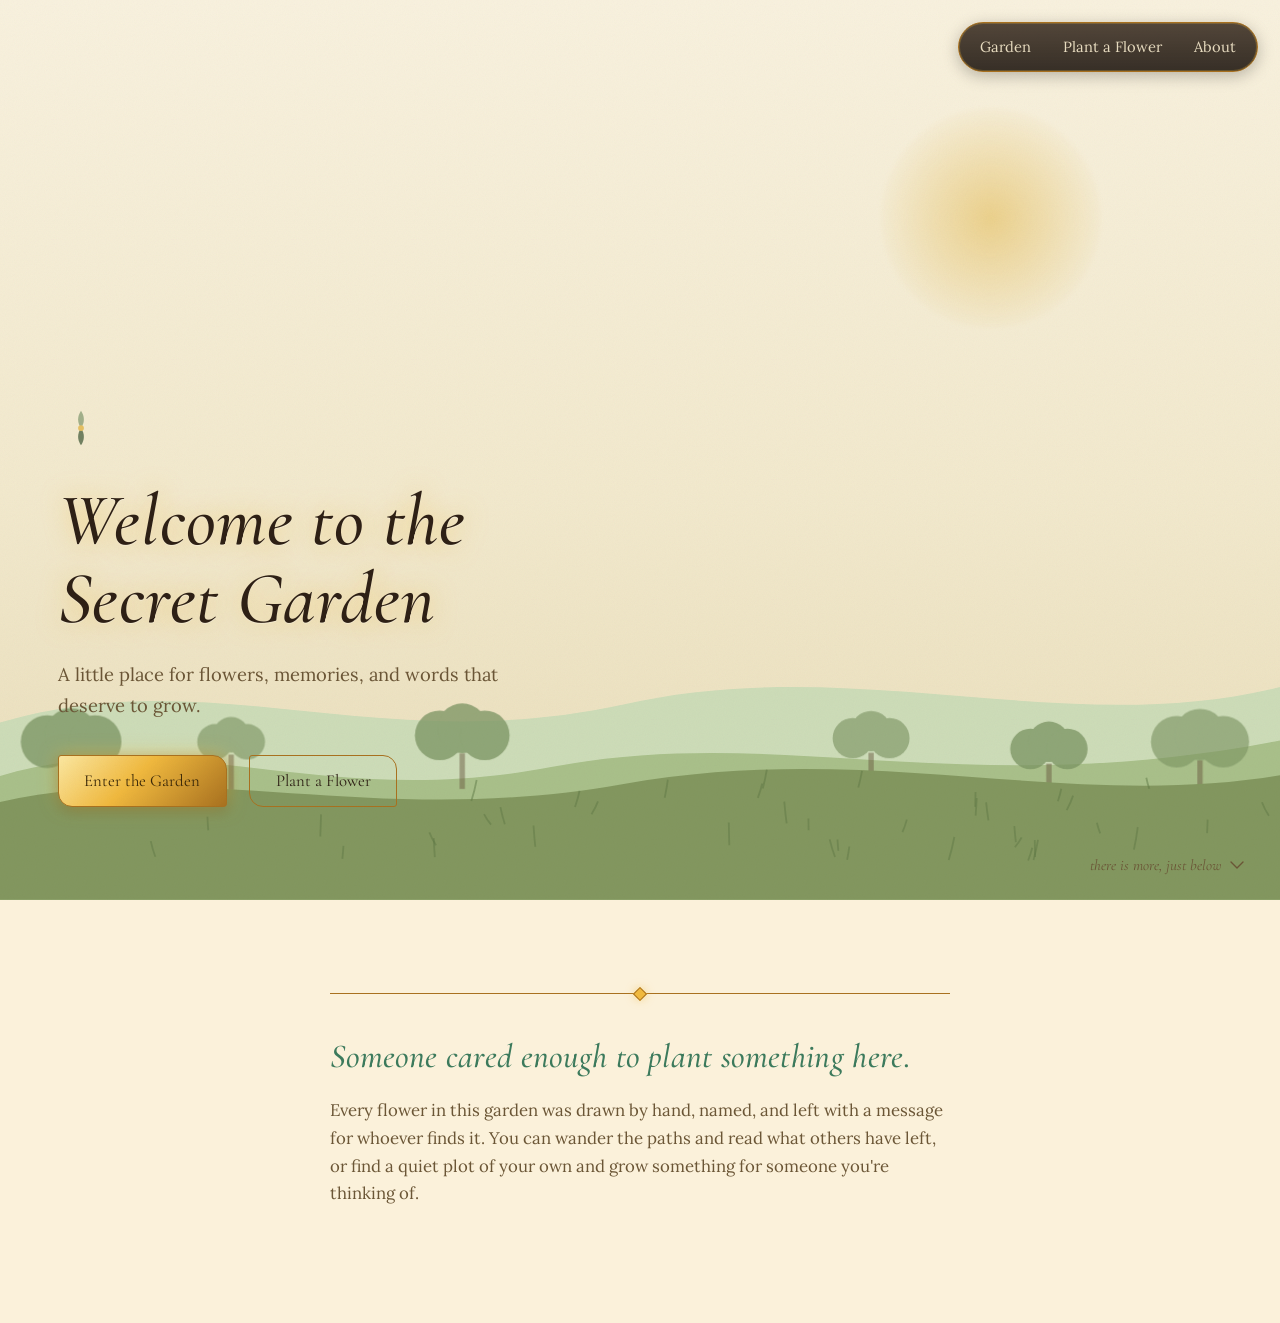
==== index.html @ d99d8dfa "first commit" ====
<!doctype html>
<html lang="en">
<head>
<meta charset="UTF-8" />
<meta name="viewport" content="width=device-width, initial-scale=1" />
<title>Secret Garden — a little place for flowers, memories, and words</title>
<meta name="description" content="A digital garden where you can draw a flower, leave a message, and plant it for others to find." />
<link rel="stylesheet" href="css/tokens.css" />
<link rel="stylesheet" href="css/base.css" />
<link rel="stylesheet" href="css/landing.css" />
</head>
<body>

<nav class="garden-nav" aria-label="Primary">
  <div class="garden-nav__links">
    <a href="garden.html">Garden</a>
    <a href="plant.html">Plant a Flower</a>
    <a href="about.html">About</a>
  </div>
</nav>

<section class="hero">
  <div class="hero__sky" id="fireflyLayer" aria-hidden="true">
    <div class="hero__sun"></div>
  </div>

  <svg class="hero__layer" id="hillsFar" viewBox="0 0 1440 420" preserveAspectRatio="none" aria-hidden="true" style="z-index:1;">
    <path d="M0,220 C240,150 420,260 700,200 C960,140 1200,240 1440,180 L1440,420 L0,420 Z" fill="#cddcb8"></path>
  </svg>

  <svg class="hero__layer" id="hillsNear" viewBox="0 0 1440 320" preserveAspectRatio="none" aria-hidden="true" style="z-index:2;">
    <path d="M0,180 C200,120 360,220 620,170 C880,120 1080,210 1440,140 L1440,320 L0,320 Z" fill="#a9c08a"></path>
    <!-- trees, silhouette layer -->
    <g id="treeGroup" fill="#7c9463" opacity="0.9"></g>
  </svg>

  <svg class="hero__layer" id="groundLayer" viewBox="0 0 1440 200" preserveAspectRatio="none" aria-hidden="true" style="z-index:3;">
    <path d="M0,90 C220,40 420,120 700,70 C980,20 1200,100 1440,60 L1440,200 L0,200 Z" fill="#83975f"></path>
    <g id="grassBlades"></g>
  </svg>

  <div class="hero__content">
    <svg class="hero__eyebrow-image" viewBox="0 0 48 48" aria-hidden="true">
      <path d="M24 6c4 6 4 12 0 18-4-6-4-12 0-18Z" fill="#93a67e"/>
      <path d="M24 42c-4-6-4-12 0-18 4 6 4 12 0 18Z" fill="#5b6f4e"/>
      <circle cx="24" cy="24" r="3" fill="#e3b94f"/>
    </svg>
    <h1 class="hero__title">Welcome to the<br/>Secret Garden</h1>
    <p class="hero__sub">A little place for flowers, memories, and words that deserve to grow.</p>
    <div class="hero__ctas">
      <a class="btn btn--primary" href="garden.html">Enter the Garden</a>
      <a class="btn btn--ghost" href="plant.html">Plant a Flower</a>
    </div>
  </div>

  <div class="hero__scroll-hint">
    <span>there is more, just below</span>
    <svg width="16" height="16" viewBox="0 0 16 16" fill="none"><path d="M2 5l6 6 6-6" stroke="currentColor" stroke-width="1.4" stroke-linecap="round" stroke-linejoin="round"/></svg>
  </div>
</section>

<section class="intro">
  <div class="intro__inner">
    <h2>Someone cared enough to plant something here.</h2>
    <p>
      Every flower in this garden was drawn by hand, named, and left with a message
      for whoever finds it. You can wander the paths and read what others have left,
      or find a quiet plot of your own and grow something for someone you're thinking of.
    </p>
  </div>
</section>

<script type="module" src="js/landing.js"></script>
</body>
</html>
---- css/tokens.css ----
/* ===========================================================
   Secret Garden — Design Tokens
   Botanical soul, gacha-game-UI chrome: Howard Le's anime/game
   panel-and-glow treatment leads, with a Genshin-style gold
   filigree frame and Cat Restaurant's soft rounded pastel warmth
   as supporting accents.
   =========================================================== */

:root {
  /* --- Color: warm parchment content, jewel-toned chrome --- */
  --ivory:        #fbf1da;   /* primary background, warm parchment */
  --ivory-deep:    #f2e4bd;  /* secondary panels */
  --paper-shadow: #d9bf85;   /* soft borders / recessed paper edges, gold-tinted */
  --sage:         #7fae86;   /* jewel-leaning sage green */
  --moss:         #3c7a5c;   /* deep emerald, Howard-Le/Genshin jewel green */
  --dusty-pink:   #f2a4c0;   /* Cat Restaurant pastel pink */
  --lavender:     #b79ee6;   /* saturated magic-purple accent */
  --gold:         #f0b93e;   /* gacha gold */
  --gold-deep:    #a9711f;   /* gold border / engraving shadow */
  --sky:          #7dd3e0;   /* cyan-teal "mana" glow accent */
  --ink:          #2e2015;   /* warm near-black, primary text */
  --ink-soft:     #6b5636;   /* secondary text */
  --firefly:      #ffe08a;

  /* --- Glow & metal: the Howard-Le/gacha signature --- */
  --glow-gold: rgba(240, 185, 62, 0.55);
  --glow-teal: rgba(125, 211, 224, 0.5);
  --gem-gradient: linear-gradient(135deg, #fbe7a1 0%, #f0b93e 45%, #a9711f 100%);
  --shadow-glow: 0 0 18px var(--glow-gold), 0 4px 14px rgba(0, 0, 0, 0.25);

  /* --- Gem-frame corner ornaments ---
     Same motif (gold bracket + vine curl + diamond gem), reused at
     all four corners of a panel via multi-background, mirrored with
     an inner <g transform> rather than four separate drawings. */
  --frame-tl: url("data:image/svg+xml,%3Csvg xmlns='http://www.w3.org/2000/svg' viewBox='0 0 40 40'%3E%3Cpath d='M6 30 L6 10 Q6 6 10 6 L30 6' fill='none' stroke='%23a9711f' stroke-width='2' stroke-linecap='round'/%3E%3Cpath d='M6 20 Q14 20 16 8' fill='none' stroke='%23a9711f' stroke-width='1.2' opacity='0.55' stroke-linecap='round'/%3E%3Cg transform='translate(12,12) rotate(45)'%3E%3Crect x='-4' y='-4' width='8' height='8' fill='%23f0b93e' stroke='%23a9711f' stroke-width='1'/%3E%3C/g%3E%3C/svg%3E");
  --frame-tr: url("data:image/svg+xml,%3Csvg xmlns='http://www.w3.org/2000/svg' viewBox='0 0 40 40'%3E%3Cg transform='translate(40,0) scale(-1,1)'%3E%3Cpath d='M6 30 L6 10 Q6 6 10 6 L30 6' fill='none' stroke='%23a9711f' stroke-width='2' stroke-linecap='round'/%3E%3Cpath d='M6 20 Q14 20 16 8' fill='none' stroke='%23a9711f' stroke-width='1.2' opacity='0.55' stroke-linecap='round'/%3E%3Cg transform='translate(12,12) rotate(45)'%3E%3Crect x='-4' y='-4' width='8' height='8' fill='%23f0b93e' stroke='%23a9711f' stroke-width='1'/%3E%3C/g%3E%3C/g%3E%3C/svg%3E");
  --frame-bl: url("data:image/svg+xml,%3Csvg xmlns='http://www.w3.org/2000/svg' viewBox='0 0 40 40'%3E%3Cg transform='translate(0,40) scale(1,-1)'%3E%3Cpath d='M6 30 L6 10 Q6 6 10 6 L30 6' fill='none' stroke='%23a9711f' stroke-width='2' stroke-linecap='round'/%3E%3Cpath d='M6 20 Q14 20 16 8' fill='none' stroke='%23a9711f' stroke-width='1.2' opacity='0.55' stroke-linecap='round'/%3E%3Cg transform='translate(12,12) rotate(45)'%3E%3Crect x='-4' y='-4' width='8' height='8' fill='%23f0b93e' stroke='%23a9711f' stroke-width='1'/%3E%3C/g%3E%3C/g%3E%3C/svg%3E");
  --frame-br: url("data:image/svg+xml,%3Csvg xmlns='http://www.w3.org/2000/svg' viewBox='0 0 40 40'%3E%3Cg transform='translate(40,40) scale(-1,-1)'%3E%3Cpath d='M6 30 L6 10 Q6 6 10 6 L30 6' fill='none' stroke='%23a9711f' stroke-width='2' stroke-linecap='round'/%3E%3Cpath d='M6 20 Q14 20 16 8' fill='none' stroke='%23a9711f' stroke-width='1.2' opacity='0.55' stroke-linecap='round'/%3E%3Cg transform='translate(12,12) rotate(45)'%3E%3Crect x='-4' y='-4' width='8' height='8' fill='%23f0b93e' stroke='%23a9711f' stroke-width='1'/%3E%3C/g%3E%3C/g%3E%3C/svg%3E");

  /* --- Type --- */
  --font-display: "Cormorant Garamond", "Iowan Old Style", Georgia, serif;
  --font-body:    "Lora", "Iowan Old Style", Georgia, serif;

  --step-display-xl: clamp(2.6rem, 5vw + 1rem, 4.6rem);
  --step-display-l:  clamp(2rem, 3vw + 1rem, 3.1rem);
  --step-display-m:  clamp(1.5rem, 2vw + 0.6rem, 2.1rem);
  --step-body:       1.05rem;
  --step-small:      0.9rem;

  /* --- Spacing rhythm --- */
  --space-1: 0.4rem;
  --space-2: 0.8rem;
  --space-3: 1.4rem;
  --space-4: 2.2rem;
  --space-5: 3.6rem;
  --space-6: 5.8rem;

  /* --- Motion --- */
  --ease-soft: cubic-bezier(0.22, 0.61, 0.36, 1);
  --dur-slow: 900ms;
  --dur-med: 420ms;
  --dur-fast: 200ms;

  --radius-organic: 63% 37% 54% 46% / 42% 47% 53% 58%;
  --shadow-paper: 0 2px 10px rgba(74, 56, 38, 0.12);

  /* --- Z-index scale ---
     One place to reason about stacking order instead of guessing
     numbers per-component. Scene-internal layers (garden background,
     drawing canvas) stack locally with small numbers (1–6) and don't
     need a token; only things that stack ON TOP OF a whole page do. */
  --z-nav: 100;
  --z-overlay: 200;
  --z-overlay-panel: 201;
  --z-modal: 300;
  --z-grain: 999;
}

/* --- Breakpoint convention ---
   640px = phones / narrow tablets in portrait
   380px = small phones (SE-class widths)
   Used as literal values in each stylesheet (no build step / Sass here),
   but always these two numbers — never a one-off third value. */

@media (prefers-reduced-motion: reduce) {
  :root { --dur-slow: 1ms; --dur-med: 1ms; --dur-fast: 1ms; }
}
---- css/base.css ----
@import url('https://fonts.googleapis.com/css2?family=Cormorant+Garamond:ital,wght@0,400;0,500;0,600;1,500&family=Lora:ital,wght@0,400;0,500;1,400&display=swap');

* { box-sizing: border-box; }

html { scroll-behavior: smooth; }

body {
  margin: 0;
  background: var(--ivory);
  color: var(--ink);
  font-family: var(--font-body);
  font-size: var(--step-body);
  line-height: 1.65;
  -webkit-font-smoothing: antialiased;
  -webkit-tap-highlight-color: transparent; /* no grey flash on tap, we show our own hover/active states */
  overflow-x: hidden; /* the illustrated layers occasionally bleed a fraction past 100%; this keeps phones from gaining a horizontal scrollbar */
}

button, a.btn {
  touch-action: manipulation; /* removes the ~300ms tap delay on older mobile browsers */
}

/* Anchors are reset to plain text by default; only .link (or a component
   like .btn) opts back into an underline, so no <a> shows one unless
   we explicitly ask for it. */
a {
  color: inherit;
  text-decoration: none;
}

.link {
  text-decoration: underline;
  text-underline-offset: 0.15em;
}

/* --- Icon button: used by the replay controls (garden.html) and the
   drawing toolbar (plant.html). Defined once here, shared by both,
   instead of redefined per-page. --- */
.icon-btn {
  border: 1px solid var(--paper-shadow);
  background: var(--ivory-deep);
  border-radius: 999px;
  width: 44px;
  height: 44px;
  display: grid;
  place-items: center;
  color: var(--ink);
  font-size: 1rem;
  line-height: 1;
  touch-action: manipulation;
  transition: background var(--dur-fast) var(--ease-soft), box-shadow var(--dur-fast) var(--ease-soft);
}
.icon-btn:hover { background: var(--gold); color: #3a2708; box-shadow: 0 0 12px var(--glow-gold); }
.icon-btn.is-selected { background: var(--moss); color: var(--ivory); box-shadow: 0 0 12px var(--glow-teal); }

/* faint paper grain, everywhere */
body::before {
  content: "";
  position: fixed;
  inset: 0;
  pointer-events: none;
  z-index: var(--z-grain);
  opacity: 0.05;
  mix-blend-mode: multiply;
  background-image: url("data:image/svg+xml,%3Csvg xmlns='http://www.w3.org/2000/svg' width='120' height='120'%3E%3Cfilter id='n'%3E%3CfeTurbulence type='fractalNoise' baseFrequency='0.9' numOctaves='2' stitchTiles='stitch'/%3E%3C/filter%3E%3Crect width='100%25' height='100%25' filter='url(%23n)'/%3E%3C/svg%3E");
}

h1, h2, h3 {
  font-family: var(--font-display);
  font-weight: 500;
  color: var(--ink);
  margin: 0 0 var(--space-2);
  letter-spacing: 0.01em;
}

p { margin: 0 0 var(--space-3); max-width: 62ch; }

a { color: inherit; }

button {
  font-family: var(--font-body);
  cursor: pointer;
}

:focus-visible {
  outline: 2px solid var(--moss);
  outline-offset: 3px;
  border-radius: 4px;
}

/* --- Shared nav, appears on every page --- */
.garden-nav {
  position: fixed;
  top: var(--space-3);
  left: var(--space-3);
  right: var(--space-3);
  z-index: var(--z-nav);
  display: flex;
  justify-content: flex-end;
  align-items: center;
  pointer-events: none;
}

.garden-nav__links {
  display: flex;
  gap: var(--space-3);
  background: linear-gradient(180deg, rgba(46, 32, 21, 0.82), rgba(28, 20, 13, 0.88));
  -webkit-backdrop-filter: blur(8px);
  backdrop-filter: blur(8px);
  padding: 0.5rem 1rem;
  border-radius: 999px;
  border: 1px solid var(--gold-deep);
  box-shadow: inset 0 0 0 1px rgba(240, 185, 62, 0.25), 0 4px 16px rgba(0, 0, 0, 0.25);
  pointer-events: auto;
}

.garden-nav__links a {
  font-size: 0.92rem;
  color: #e8dcc0;
  padding: 0.2rem 0.3rem;
  border-bottom: 1px solid transparent;
  transition: border-color var(--dur-fast) var(--ease-soft), color var(--dur-fast) var(--ease-soft), text-shadow var(--dur-fast) var(--ease-soft);
}

.garden-nav__links a:hover,
.garden-nav__links a[aria-current="page"] {
  color: var(--gold);
  border-bottom-color: var(--gold);
  text-shadow: 0 0 8px var(--glow-gold);
}

@media (max-width: 640px) {
  .garden-nav { top: var(--space-2); left: var(--space-2); right: var(--space-2); }
  .garden-nav__links { gap: var(--space-2); padding: 0.5rem 0.7rem; }
  .garden-nav__links a { font-size: 0.82rem; padding: 0.45rem 0.15rem; }
}

@media (max-width: 380px) {
  .garden-nav__links { gap: 0.55rem; }
}

/* --- Buttons: gacha-gold frame + a Howard-Le style light sweep on hover --- */
.btn {
  position: relative;
  overflow: hidden;
  font-family: var(--font-display);
  font-size: 1.05rem;
  border: 1px solid var(--gold-deep);
  background: transparent;
  color: var(--ink);
  text-decoration: none;
  padding: 0.7rem 1.6rem;
  border-radius: 3px 14px 3px 14px;
  isolation: isolate;
  transition: transform var(--dur-fast) var(--ease-soft), background var(--dur-fast) var(--ease-soft), color var(--dur-fast) var(--ease-soft), box-shadow var(--dur-fast) var(--ease-soft);
}
.btn:hover { transform: translateY(-2px); box-shadow: 0 6px 16px rgba(169, 113, 31, 0.28); }

/* the light sweep: a skewed gold band that travels across on hover */
.btn::before {
  content: "";
  position: absolute;
  inset: 0;
  z-index: -1;
  background: linear-gradient(115deg, transparent 40%, rgba(255, 255, 255, 0.55) 50%, transparent 60%);
  transform: translateX(-120%);
  transition: transform 0.65s var(--ease-soft);
}
.btn:hover::before { transform: translateX(120%); }

.btn--primary {
  background: var(--gem-gradient);
  border-color: var(--gold-deep);
  color: #3a2708;
  box-shadow: var(--shadow-glow);
}
.btn--primary:hover { box-shadow: 0 0 24px var(--glow-gold), 0 6px 16px rgba(0, 0, 0, 0.3); }

.btn--ghost { color: var(--ink); }
.btn--ghost:hover { background: rgba(240, 185, 62, 0.12); }

.btn:disabled { opacity: 0.4; cursor: not-allowed; transform: none; box-shadow: none; }
.btn:disabled::before { display: none; }

/* --- Firefly / particle layer, reused across pages --- */
.firefly {
  position: absolute;
  width: 5px;
  height: 5px;
  border-radius: 50%;
  background: var(--firefly);
  box-shadow: 0 0 6px 2px rgba(246, 214, 122, 0.8);
  opacity: 0;
  animation: firefly-drift linear infinite;
}

@keyframes firefly-drift {
  0%   { opacity: 0; transform: translate(0, 0); }
  10%  { opacity: 0.9; }
  50%  { transform: translate(var(--fx, 30px), var(--fy, -40px)); }
  90%  { opacity: 0.7; }
  100% { opacity: 0; transform: translate(var(--fx2, -20px), var(--fy2, -80px)); }
}

@media (prefers-reduced-motion: reduce) {
  .firefly { animation: none; opacity: 0.6; }
}

.visually-hidden {
  position: absolute;
  width: 1px; height: 1px;
  overflow: hidden;
  clip: rect(0 0 0 0);
  white-space: nowrap;
}
---- css/landing.css ----
.hero {
  position: relative;
  min-height: 100vh;
  min-height: 100svh; /* avoids mobile browser chrome cutting off the hero */
  overflow: hidden;
  display: flex;
  align-items: flex-end;
  background: linear-gradient(180deg, #f8f1de 0%, #f2e9cd 55%, #e8dcb8 100%);
}

.hero__sky {
  position: absolute;
  inset: 0;
  z-index: 0;
}

.hero__sun {
  position: absolute;
  top: 12%;
  right: 14%;
  width: 220px;
  height: 220px;
  border-radius: 50%;
  background: radial-gradient(circle, rgba(227, 185, 79, 0.55) 0%, rgba(227, 185, 79, 0.15) 55%, rgba(227, 185, 79, 0) 75%);
  filter: blur(2px);
  animation: sun-breathe 8s ease-in-out infinite;
}

@keyframes sun-breathe {
  0%, 100% { transform: scale(1); opacity: 1; }
  50% { transform: scale(1.06); opacity: 0.85; }
}

.hero__layer {
  position: absolute;
  bottom: 0;
  left: 0;
  width: 100%;
  z-index: 1;
}

.hero__content {
  position: relative;
  z-index: 5;
  padding: var(--space-6) var(--space-5) var(--space-6) var(--space-5);
  max-width: 620px;
  animation: rise-in 1.1s var(--ease-soft) both;
}

@keyframes rise-in {
  from { opacity: 0; transform: translateY(18px); }
  to   { opacity: 1; transform: translateY(0); }
}

.hero__eyebrow-image {
  width: 46px;
  height: auto;
  margin-bottom: var(--space-3);
  opacity: 0.85;
}

.hero__title {
  font-size: var(--step-display-xl);
  font-style: italic;
  line-height: 1.05;
  color: var(--ink);
  margin-bottom: var(--space-3);
  text-shadow: 0 1px 0 rgba(255,255,255,0.3), 0 0 24px var(--glow-gold);
}

.hero__sub {
  font-size: 1.15rem;
  color: var(--ink-soft);
  max-width: 40ch;
  margin-bottom: var(--space-4);
}

.hero__ctas {
  display: flex;
  gap: var(--space-3);
  flex-wrap: wrap;
}

.hero__scroll-hint {
  position: absolute;
  bottom: var(--space-3);
  right: var(--space-4);
  z-index: 5;
  font-family: var(--font-display);
  font-style: italic;
  color: var(--ink-soft);
  font-size: 0.95rem;
  display: flex;
  align-items: center;
  gap: 0.5rem;
}

.hero__scroll-hint svg { animation: bob 2.4s ease-in-out infinite; }
@keyframes bob { 0%,100% { transform: translateY(0); } 50% { transform: translateY(5px); } }

@media (max-width: 640px) {
  .hero__content { padding: var(--space-5) var(--space-3) var(--space-5); }
  .hero__scroll-hint { display: none; }
  .hero__sun { width: 140px; height: 140px; }
  .hero__sub { max-width: 32ch; }
}

@media (max-width: 380px) {
  .hero__ctas { flex-direction: column; align-items: stretch; }
  .hero__ctas .btn { text-align: center; }
}

/* --- Intro strip below the fold: small explanation, storybook page feel --- */
.intro {
  background: var(--ivory);
  padding: var(--space-6) var(--space-4);
  display: grid;
  place-items: center;
  text-align: left;
}

.intro__inner {
  max-width: 640px;
  position: relative;
  border-top: 1px solid var(--gold-deep);
  padding-top: var(--space-4);
}
.intro__inner::before {
  content: "";
  position: absolute;
  top: -5px;
  left: 50%;
  transform: translateX(-50%) rotate(45deg);
  width: 8px;
  height: 8px;
  background: var(--gold);
  border: 1px solid var(--gold-deep);
  box-shadow: 0 0 8px var(--glow-gold);
}

.intro__inner h2 {
  font-size: var(--step-display-m);
  font-style: italic;
  color: var(--moss);
}

.intro__inner p { color: var(--ink-soft); }
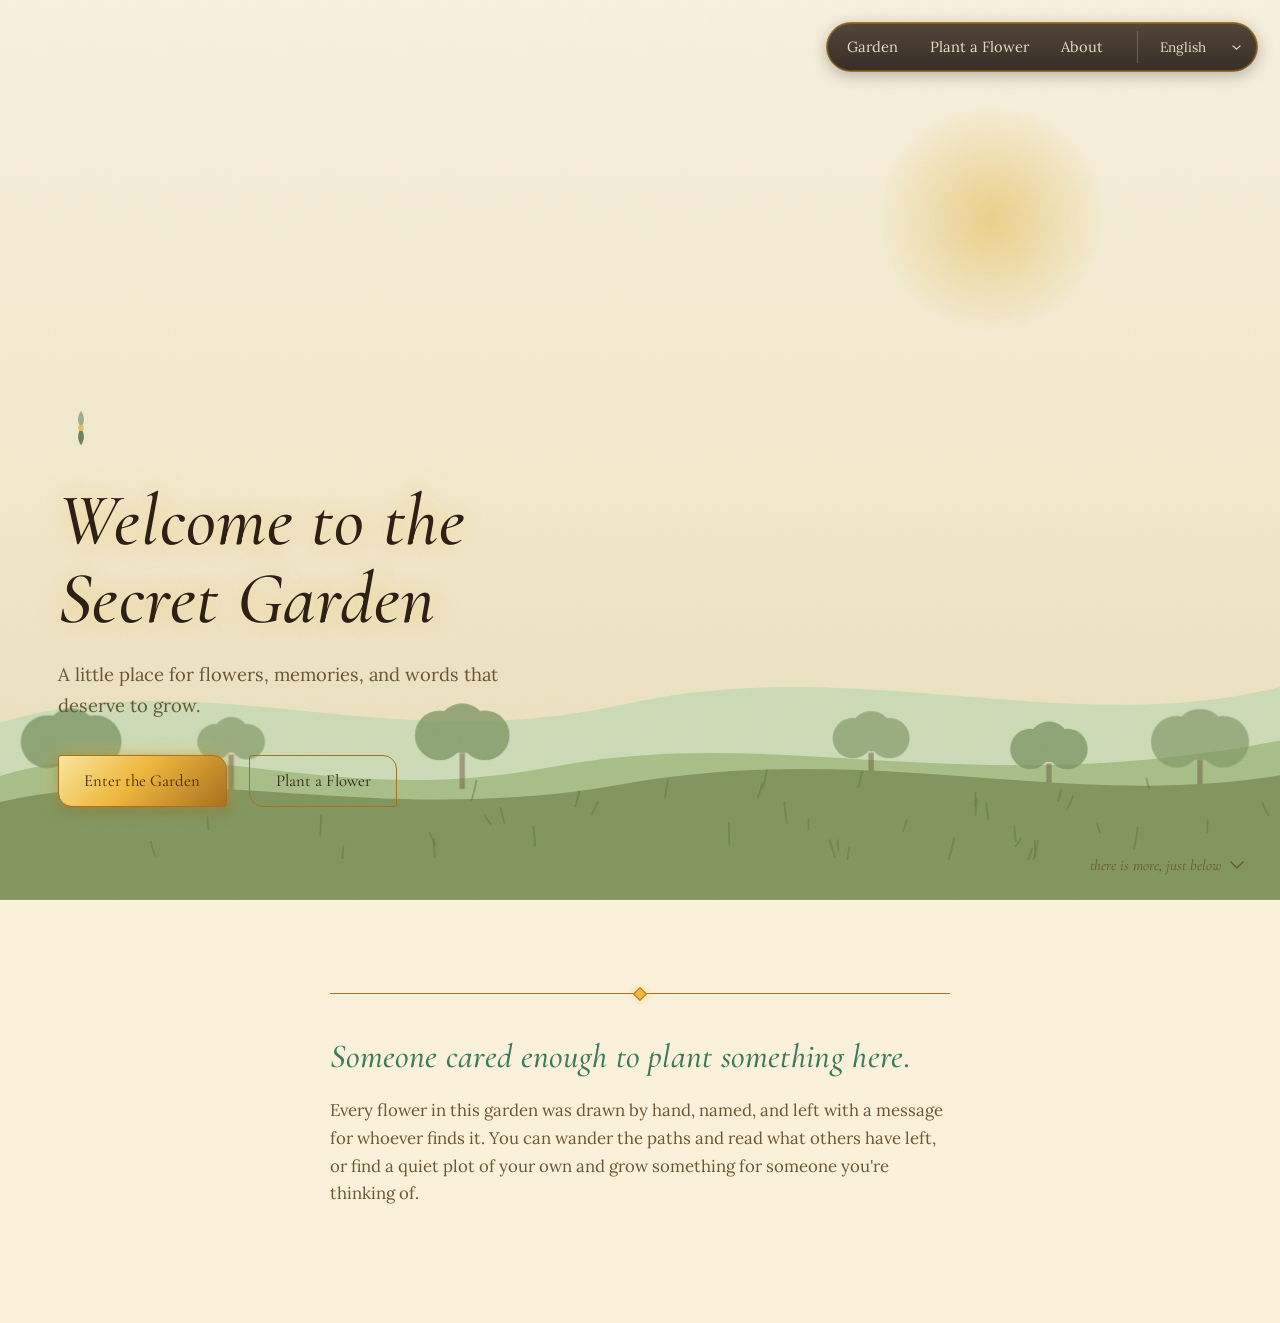
==== commit 76477263: "feat(i18n): implement internationalization support with English and Vietnamese translations feat(env" ====
--- a/index.html
+++ b/index.html
@@ -3,8 +3,8 @@
 <head>
 <meta charset="UTF-8" />
 <meta name="viewport" content="width=device-width, initial-scale=1" />
-<title>Secret Garden — a little place for flowers, memories, and words</title>
-<meta name="description" content="A digital garden where you can draw a flower, leave a message, and plant it for others to find." />
+<title data-i18n="meta.titleHome">Secret Garden — a little place for flowers, memories, and words</title>
+<meta name="description" content="A digital garden where you can draw a flower, leave a message, and plant it for others to find." data-i18n-content="meta.description" />
 <link rel="stylesheet" href="css/tokens.css" />
 <link rel="stylesheet" href="css/base.css" />
 <link rel="stylesheet" href="css/landing.css" />
@@ -13,9 +13,10 @@
 
 <nav class="garden-nav" aria-label="Primary">
   <div class="garden-nav__links">
-    <a href="garden.html">Garden</a>
-    <a href="plant.html">Plant a Flower</a>
-    <a href="about.html">About</a>
+    <a href="garden.html" data-i18n="nav.garden">Garden</a>
+    <a href="plant.html" data-i18n="nav.plant">Plant a Flower</a>
+    <a href="about.html" data-i18n="nav.about">About</a>
+    <span class="garden-nav__lang" data-lang-switcher></span>
   </div>
 </nav>
 
@@ -45,24 +46,24 @@
       <path d="M24 42c-4-6-4-12 0-18 4 6 4 12 0 18Z" fill="#5b6f4e"/>
       <circle cx="24" cy="24" r="3" fill="#e3b94f"/>
     </svg>
-    <h1 class="hero__title">Welcome to the<br/>Secret Garden</h1>
-    <p class="hero__sub">A little place for flowers, memories, and words that deserve to grow.</p>
+    <h1 class="hero__title"><span data-i18n="landing.title1">Welcome to the</span><br/><span data-i18n="landing.title2">Secret Garden</span></h1>
+    <p class="hero__sub" data-i18n="landing.sub">A little place for flowers, memories, and words that deserve to grow.</p>
     <div class="hero__ctas">
-      <a class="btn btn--primary" href="garden.html">Enter the Garden</a>
-      <a class="btn btn--ghost" href="plant.html">Plant a Flower</a>
+      <a class="btn btn--primary" href="garden.html" data-i18n="landing.ctaEnter">Enter the Garden</a>
+      <a class="btn btn--ghost" href="plant.html" data-i18n="landing.ctaPlant">Plant a Flower</a>
     </div>
   </div>
 
   <div class="hero__scroll-hint">
-    <span>there is more, just below</span>
+    <span data-i18n="landing.scrollHint">there is more, just below</span>
     <svg width="16" height="16" viewBox="0 0 16 16" fill="none"><path d="M2 5l6 6 6-6" stroke="currentColor" stroke-width="1.4" stroke-linecap="round" stroke-linejoin="round"/></svg>
   </div>
 </section>
 
 <section class="intro">
   <div class="intro__inner">
-    <h2>Someone cared enough to plant something here.</h2>
-    <p>
+    <h2 data-i18n="landing.introTitle">Someone cared enough to plant something here.</h2>
+    <p data-i18n="landing.introBody">
       Every flower in this garden was drawn by hand, named, and left with a message
       for whoever finds it. You can wander the paths and read what others have left,
       or find a quiet plot of your own and grow something for someone you're thinking of.
--- a/css/base.css
+++ b/css/base.css
@@ -139,6 +139,40 @@
   .garden-nav__links { gap: 0.55rem; }
 }
 
+/* --- Language switcher: shares the nav pill, set off by a hairline --- */
+.garden-nav__lang {
+  display: inline-flex;
+  align-items: center;
+  margin-left: var(--space-1);
+  padding-left: var(--space-3);
+  border-left: 1px solid rgba(240, 185, 62, 0.3);
+}
+
+.lang-select {
+  appearance: none;
+  -webkit-appearance: none;
+  background-color: transparent;
+  background-image: url("data:image/svg+xml,%3Csvg xmlns='http://www.w3.org/2000/svg' viewBox='0 0 10 6'%3E%3Cpath d='M1 1l4 4 4-4' fill='none' stroke='%23e8dcc0' stroke-width='1.4' stroke-linecap='round' stroke-linejoin='round'/%3E%3C/svg%3E");
+  background-repeat: no-repeat;
+  background-position: right 0 center;
+  background-size: 9px;
+  border: none;
+  color: #e8dcc0;
+  font-family: var(--font-body);
+  font-size: 0.85rem;
+  padding: 0.2rem 0.95rem 0.2rem 0;
+  cursor: pointer;
+  transition: color var(--dur-fast) var(--ease-soft);
+}
+.lang-select:hover,
+.lang-select:focus-visible { color: var(--gold); }
+.lang-select option { color: var(--ink); background: var(--ivory); }
+
+@media (max-width: 640px) {
+  .garden-nav__lang { padding-left: var(--space-2); }
+  .lang-select { font-size: 0.78rem; }
+}
+
 /* --- Buttons: gacha-gold frame + a Howard-Le style light sweep on hover --- */
 .btn {
   position: relative;
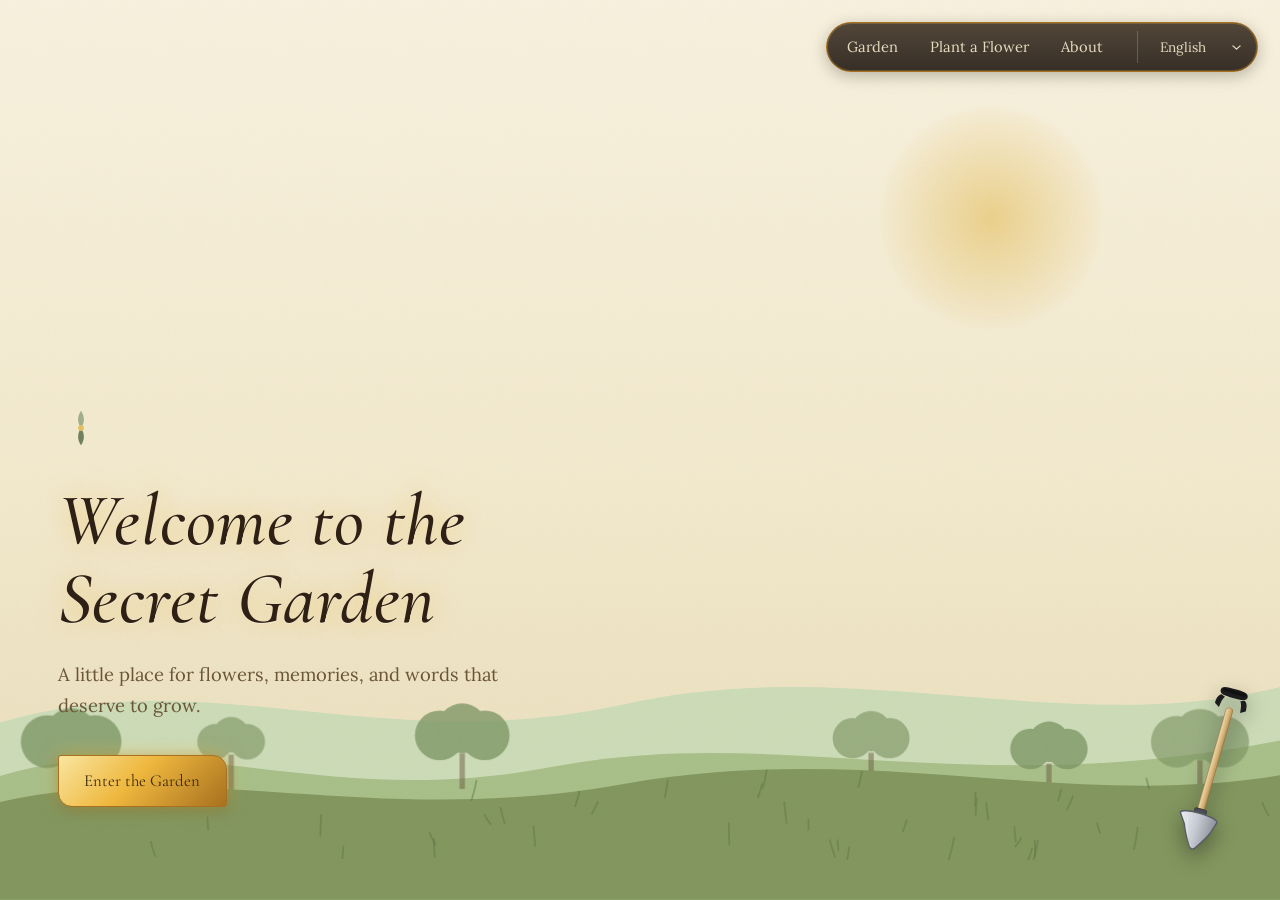
==== commit 817a3073: "update: seal and stuffs" ====
--- a/index.html
+++ b/index.html
@@ -5,6 +5,7 @@
 <meta name="viewport" content="width=device-width, initial-scale=1" />
 <title data-i18n="meta.titleHome">Secret Garden — a little place for flowers, memories, and words</title>
 <meta name="description" content="A digital garden where you can draw a flower, leave a message, and plant it for others to find." data-i18n-content="meta.description" />
+<link rel="icon" type="image/svg+xml" href="img/favicon.svg" />
 <link rel="stylesheet" href="css/tokens.css" />
 <link rel="stylesheet" href="css/base.css" />
 <link rel="stylesheet" href="css/landing.css" />
@@ -50,25 +51,35 @@
     <p class="hero__sub" data-i18n="landing.sub">A little place for flowers, memories, and words that deserve to grow.</p>
     <div class="hero__ctas">
       <a class="btn btn--primary" href="garden.html" data-i18n="landing.ctaEnter">Enter the Garden</a>
-      <a class="btn btn--ghost" href="plant.html" data-i18n="landing.ctaPlant">Plant a Flower</a>
     </div>
   </div>
 
-  <div class="hero__scroll-hint">
-    <span data-i18n="landing.scrollHint">there is more, just below</span>
-    <svg width="16" height="16" viewBox="0 0 16 16" fill="none"><path d="M2 5l6 6 6-6" stroke="currentColor" stroke-width="1.4" stroke-linecap="round" stroke-linejoin="round"/></svg>
-  </div>
-</section>
-
-<section class="intro">
-  <div class="intro__inner">
-    <h2 data-i18n="landing.introTitle">Someone cared enough to plant something here.</h2>
-    <p data-i18n="landing.introBody">
-      Every flower in this garden was drawn by hand, named, and left with a message
-      for whoever finds it. You can wander the paths and read what others have left,
-      or find a quiet plot of your own and grow something for someone you're thinking of.
-    </p>
-  </div>
+  <a class="shovel-fab" href="plant.html" aria-label="Plant a Flower" data-i18n-aria-label="landing.ctaPlant" title="Plant a Flower" data-i18n-title="landing.ctaPlant">
+    <svg viewBox="0 0 200 400" fill="none" aria-hidden="true">
+      <defs>
+        <linearGradient id="shovelWood2" x1="0" y1="0" x2="1" y2="0">
+          <stop offset="0%" stop-color="#f1d9ae"/>
+          <stop offset="55%" stop-color="#dab97e"/>
+          <stop offset="100%" stop-color="#b98f52"/>
+        </linearGradient>
+        <linearGradient id="shovelBlade2" x1="0" y1="0" x2="1" y2="0">
+          <stop offset="0%" stop-color="#eef1f5"/>
+          <stop offset="50%" stop-color="#c7cbd3"/>
+          <stop offset="100%" stop-color="#8c9099"/>
+        </linearGradient>
+      </defs>
+      <g transform="rotate(16 100 200)">
+        <path d="M72 10c0-9 12-9 28-9s28 0 28 9-12 9-28 9-28 0-28-9Z" fill="#1c1c1c"/>
+        <rect x="76" y="4" width="48" height="7" rx="3.5" fill="#000" opacity="0.35"/>
+        <path d="M76 18c-6 3-8 10-8 20l10 6c1-10 2-18 6-23Z" fill="#1c1c1c"/>
+        <path d="M124 18c6 3 8 10 8 20l-10 6c-1-10-2-18-6-23Z" fill="#1c1c1c"/>
+        <rect x="93" y="40" width="14" height="215" rx="6" fill="url(#shovelWood2)" stroke="#8f6a37" stroke-width="1"/>
+        <rect x="88" y="250" width="24" height="20" rx="3" fill="#4b4e56" stroke="#2c2e33" stroke-width="1.5"/>
+        <path d="M62 268c0-6 17-9 38-9s38 3 38 9l-6 20c-5 15-14 27-22 40-3 5-9 5-12 0-8-13-17-25-22-40Z" fill="url(#shovelBlade2)" stroke="#5b5e66" stroke-width="3" stroke-linejoin="round"/>
+        <path d="M78 272c3 20 9 40 22 56" stroke="#fff" stroke-width="2" opacity="0.35" stroke-linecap="round"/>
+      </g>
+    </svg>
+  </a>
 </section>
 
 <script type="module" src="js/landing.js"></script>
--- a/css/base.css
+++ b/css/base.css
@@ -240,6 +240,37 @@
   .firefly { animation: none; opacity: 0.6; }
 }
 
+/* --- Shovel FAB: a shovel leaning against the screen's bottom-right
+   corner, used on any page in place of a text CTA. --- */
+.shovel-fab {
+  position: fixed;
+  right: var(--space-3);
+  bottom: 0;
+  z-index: var(--z-nav);
+  width: 100px;
+  height: 230px;
+  display: block;
+  transform-origin: bottom center;
+  filter: drop-shadow(0 8px 10px rgba(0, 0, 0, 0.35));
+  transition: transform var(--dur-fast) var(--ease-soft), filter var(--dur-fast) var(--ease-soft);
+}
+
+.shovel-fab svg {
+  width: 100%;
+  height: 100%;
+  display: block;
+}
+
+.shovel-fab:hover,
+.shovel-fab:focus-visible {
+  transform: translateY(-8px) rotate(-3deg);
+  filter: drop-shadow(0 12px 16px rgba(0, 0, 0, 0.4)) drop-shadow(0 0 16px var(--glow-gold));
+}
+
+@media (max-width: 640px) {
+  .shovel-fab { width: 68px; height: 156px; right: var(--space-2); }
+}
+
 .visually-hidden {
   position: absolute;
   width: 1px; height: 1px;
--- a/css/landing.css
+++ b/css/landing.css
@@ -81,26 +81,8 @@
   flex-wrap: wrap;
 }
 
-.hero__scroll-hint {
-  position: absolute;
-  bottom: var(--space-3);
-  right: var(--space-4);
-  z-index: 5;
-  font-family: var(--font-display);
-  font-style: italic;
-  color: var(--ink-soft);
-  font-size: 0.95rem;
-  display: flex;
-  align-items: center;
-  gap: 0.5rem;
-}
-
-.hero__scroll-hint svg { animation: bob 2.4s ease-in-out infinite; }
-@keyframes bob { 0%,100% { transform: translateY(0); } 50% { transform: translateY(5px); } }
-
 @media (max-width: 640px) {
   .hero__content { padding: var(--space-5) var(--space-3) var(--space-5); }
-  .hero__scroll-hint { display: none; }
   .hero__sun { width: 140px; height: 140px; }
   .hero__sub { max-width: 32ch; }
 }
@@ -109,39 +91,3 @@
   .hero__ctas { flex-direction: column; align-items: stretch; }
   .hero__ctas .btn { text-align: center; }
 }
-
-/* --- Intro strip below the fold: small explanation, storybook page feel --- */
-.intro {
-  background: var(--ivory);
-  padding: var(--space-6) var(--space-4);
-  display: grid;
-  place-items: center;
-  text-align: left;
-}
-
-.intro__inner {
-  max-width: 640px;
-  position: relative;
-  border-top: 1px solid var(--gold-deep);
-  padding-top: var(--space-4);
-}
-.intro__inner::before {
-  content: "";
-  position: absolute;
-  top: -5px;
-  left: 50%;
-  transform: translateX(-50%) rotate(45deg);
-  width: 8px;
-  height: 8px;
-  background: var(--gold);
-  border: 1px solid var(--gold-deep);
-  box-shadow: 0 0 8px var(--glow-gold);
-}
-
-.intro__inner h2 {
-  font-size: var(--step-display-m);
-  font-style: italic;
-  color: var(--moss);
-}
-
-.intro__inner p { color: var(--ink-soft); }
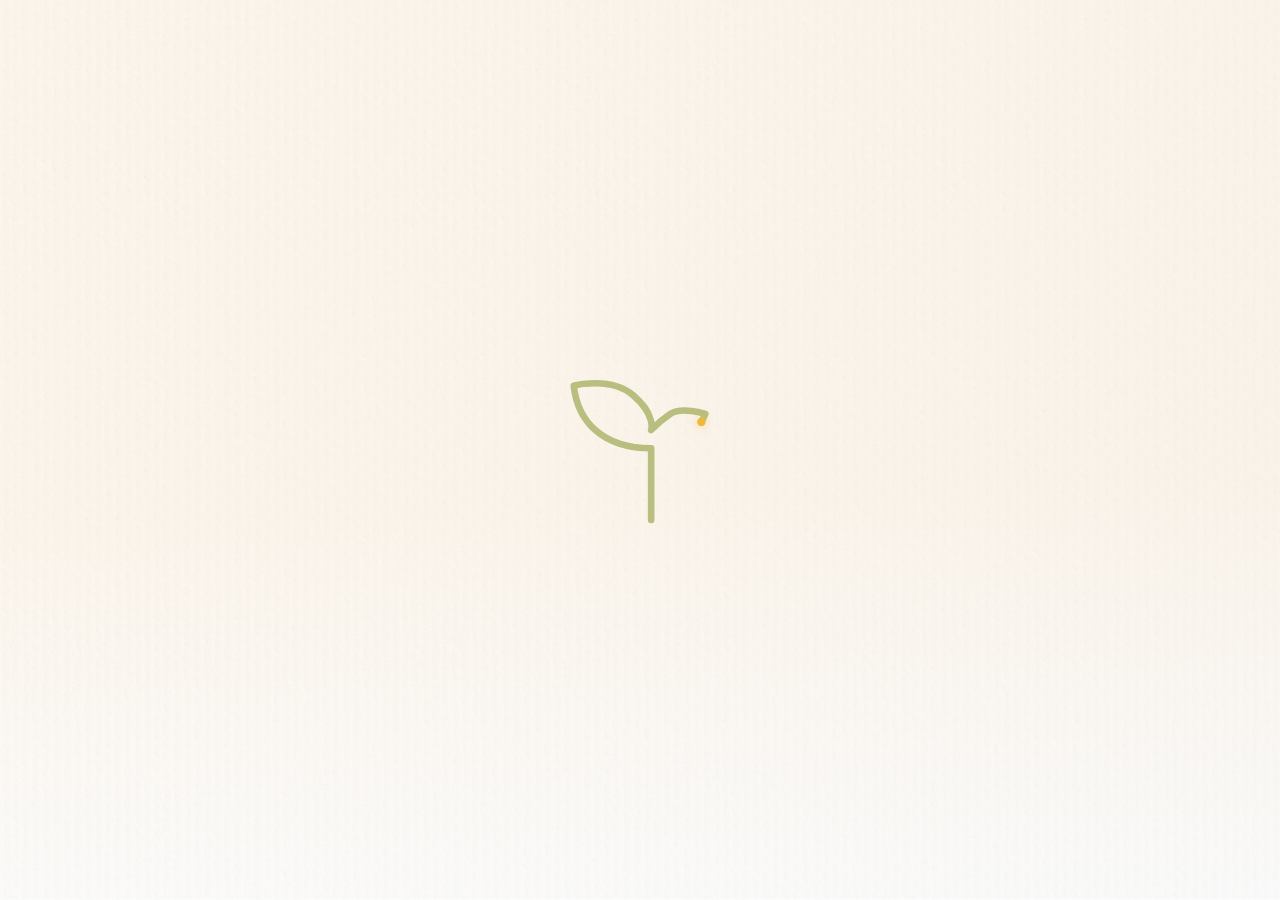
==== commit 81bfa3a0: "Add new translations and enhance landing page animation - Added new translation strings for English " ====
--- a/index.html
+++ b/index.html
@@ -12,75 +12,23 @@
 </head>
 <body>
 
-<nav class="garden-nav" aria-label="Primary">
-  <div class="garden-nav__links">
-    <a href="garden.html" data-i18n="nav.garden">Garden</a>
-    <a href="plant.html" data-i18n="nav.plant">Plant a Flower</a>
-    <a href="about.html" data-i18n="nav.about">About</a>
-    <span class="garden-nav__lang" data-lang-switcher></span>
-  </div>
-</nav>
+<a class="intro" id="introScreen" href="garden.html" data-i18n-aria-label="landing.ctaEnter" aria-label="Enter the Garden">
+  <span class="intro__grain" aria-hidden="true"></span>
 
-<section class="hero">
-  <div class="hero__sky" id="fireflyLayer" aria-hidden="true">
-    <div class="hero__sun"></div>
-  </div>
+  <span class="visually-hidden">
+    <h1><span data-i18n="landing.title1">Welcome to the</span> <span data-i18n="landing.title2">Secret Garden</span></h1>
+    <span data-i18n="landing.sub">A little place for flowers, memories, and words that deserve to grow.</span>
+  </span>
 
-  <svg class="hero__layer" id="hillsFar" viewBox="0 0 1440 420" preserveAspectRatio="none" aria-hidden="true" style="z-index:1;">
-    <path d="M0,220 C240,150 420,260 700,200 C960,140 1200,240 1440,180 L1440,420 L0,420 Z" fill="#cddcb8"></path>
-  </svg>
+  <span class="intro__icon-wrap">
+    <svg class="intro__icon" viewBox="0 0 105.649 105.876" aria-hidden="true">
+      <path id="introSproutPath" d="M61.2654 105.876V51.5999C24.7207 51.5999 5.72067 31.5596 2.72067 4.37567C2.72067 4.37567 30.549 -3.0426 47.7356 11.6265C64.9222 26.2957 61.2654 37.8757 61.2654 37.8757C61.2654 37.8757 67.5639 31.2487 75.8923 25.5622C84.2207 19.8757 102.221 25.5622 102.221 25.5622C94.6358 42.5044 88.7866 46.8041 75.8923 46.4657" />
+      <circle id="introDot" class="intro__dot" r="3.2" cx="0" cy="0" />
+    </svg>
+  </span>
 
-  <svg class="hero__layer" id="hillsNear" viewBox="0 0 1440 320" preserveAspectRatio="none" aria-hidden="true" style="z-index:2;">
-    <path d="M0,180 C200,120 360,220 620,170 C880,120 1080,210 1440,140 L1440,320 L0,320 Z" fill="#a9c08a"></path>
-    <!-- trees, silhouette layer -->
-    <g id="treeGroup" fill="#7c9463" opacity="0.9"></g>
-  </svg>
-
-  <svg class="hero__layer" id="groundLayer" viewBox="0 0 1440 200" preserveAspectRatio="none" aria-hidden="true" style="z-index:3;">
-    <path d="M0,90 C220,40 420,120 700,70 C980,20 1200,100 1440,60 L1440,200 L0,200 Z" fill="#83975f"></path>
-    <g id="grassBlades"></g>
-  </svg>
-
-  <div class="hero__content">
-    <svg class="hero__eyebrow-image" viewBox="0 0 48 48" aria-hidden="true">
-      <path d="M24 6c4 6 4 12 0 18-4-6-4-12 0-18Z" fill="#93a67e"/>
-      <path d="M24 42c-4-6-4-12 0-18 4 6 4 12 0 18Z" fill="#5b6f4e"/>
-      <circle cx="24" cy="24" r="3" fill="#e3b94f"/>
-    </svg>
-    <h1 class="hero__title"><span data-i18n="landing.title1">Welcome to the</span><br/><span data-i18n="landing.title2">Secret Garden</span></h1>
-    <p class="hero__sub" data-i18n="landing.sub">A little place for flowers, memories, and words that deserve to grow.</p>
-    <div class="hero__ctas">
-      <a class="btn btn--primary" href="garden.html" data-i18n="landing.ctaEnter">Enter the Garden</a>
-    </div>
-  </div>
-
-  <a class="shovel-fab" href="plant.html" aria-label="Plant a Flower" data-i18n-aria-label="landing.ctaPlant" title="Plant a Flower" data-i18n-title="landing.ctaPlant">
-    <svg viewBox="0 0 200 400" fill="none" aria-hidden="true">
-      <defs>
-        <linearGradient id="shovelWood2" x1="0" y1="0" x2="1" y2="0">
-          <stop offset="0%" stop-color="#f1d9ae"/>
-          <stop offset="55%" stop-color="#dab97e"/>
-          <stop offset="100%" stop-color="#b98f52"/>
-        </linearGradient>
-        <linearGradient id="shovelBlade2" x1="0" y1="0" x2="1" y2="0">
-          <stop offset="0%" stop-color="#eef1f5"/>
-          <stop offset="50%" stop-color="#c7cbd3"/>
-          <stop offset="100%" stop-color="#8c9099"/>
-        </linearGradient>
-      </defs>
-      <g transform="rotate(16 100 200)">
-        <path d="M72 10c0-9 12-9 28-9s28 0 28 9-12 9-28 9-28 0-28-9Z" fill="#1c1c1c"/>
-        <rect x="76" y="4" width="48" height="7" rx="3.5" fill="#000" opacity="0.35"/>
-        <path d="M76 18c-6 3-8 10-8 20l10 6c1-10 2-18 6-23Z" fill="#1c1c1c"/>
-        <path d="M124 18c6 3 8 10 8 20l-10 6c-1-10-2-18-6-23Z" fill="#1c1c1c"/>
-        <rect x="93" y="40" width="14" height="215" rx="6" fill="url(#shovelWood2)" stroke="#8f6a37" stroke-width="1"/>
-        <rect x="88" y="250" width="24" height="20" rx="3" fill="#4b4e56" stroke="#2c2e33" stroke-width="1.5"/>
-        <path d="M62 268c0-6 17-9 38-9s38 3 38 9l-6 20c-5 15-14 27-22 40-3 5-9 5-12 0-8-13-17-25-22-40Z" fill="url(#shovelBlade2)" stroke="#5b5e66" stroke-width="3" stroke-linejoin="round"/>
-        <path d="M78 272c3 20 9 40 22 56" stroke="#fff" stroke-width="2" opacity="0.35" stroke-linecap="round"/>
-      </g>
-    </svg>
-  </a>
-</section>
+  <iframe class="garden-preload" id="gardenPreload" src="garden.html" tabindex="-1" aria-hidden="true" inert title="The Garden (preloading)"></iframe>
+</a>
 
 <script type="module" src="js/landing.js"></script>
 </body>
--- a/css/landing.css
+++ b/css/landing.css
@@ -1,93 +1,83 @@
-.hero {
+.intro {
   position: relative;
+  display: flex;
+  align-items: center;
+  justify-content: center;
   min-height: 100vh;
-  min-height: 100svh; /* avoids mobile browser chrome cutting off the hero */
+  min-height: 100svh; /* avoids mobile browser chrome cutting off the intro */
   overflow: hidden;
-  display: flex;
-  align-items: flex-end;
-  background: linear-gradient(180deg, #f8f1de 0%, #f2e9cd 55%, #e8dcb8 100%);
+  background: linear-gradient(178deg, #fff8ef 55%, #ffffff 100%);
+  color: inherit;
+  text-decoration: none;
 }
 
-.hero__sky {
+/* Canvas-grain texture straight from the Figma frame, laid over the
+   cream gradient the same way the design does: full-bleed, cover-fit,
+   multiplied at low opacity. */
+.intro__grain {
   position: absolute;
   inset: 0;
-  z-index: 0;
+  opacity: 0.3;
+  mix-blend-mode: multiply;
+  pointer-events: none;
+  background-image: url("../img/intro-paper.png");
+  background-size: cover;
+  background-position: center;
 }
 
-.hero__sun {
-  position: absolute;
-  top: 12%;
-  right: 14%;
-  width: 220px;
-  height: 220px;
-  border-radius: 50%;
-  background: radial-gradient(circle, rgba(227, 185, 79, 0.55) 0%, rgba(227, 185, 79, 0.15) 55%, rgba(227, 185, 79, 0) 75%);
-  filter: blur(2px);
-  animation: sun-breathe 8s ease-in-out infinite;
+.intro__icon-wrap {
+  position: relative;
+  z-index: 2;
+  width: 140px;
+  height: 140px;
 }
 
-@keyframes sun-breathe {
-  0%, 100% { transform: scale(1); opacity: 1; }
-  50% { transform: scale(1.06); opacity: 0.85; }
+.intro__icon {
+  width: 100%;
+  height: 100%;
+  overflow: visible;
 }
 
-.hero__layer {
-  position: absolute;
-  bottom: 0;
-  left: 0;
-  width: 100%;
-  z-index: 1;
+.intro__icon path {
+  fill: none;
+  stroke: #bac080;
+  stroke-width: 5;
+  stroke-linecap: round;
+  stroke-linejoin: round;
+  /* Hidden until JS has set stroke-dasharray/dashoffset — otherwise the
+     browser paints the fully-drawn line for one frame before the draw
+     animation takes over, which reads as a flash/glitch on load. */
+  opacity: 0;
 }
 
-.hero__content {
-  position: relative;
-  z-index: 5;
-  padding: var(--space-6) var(--space-5) var(--space-6) var(--space-5);
-  max-width: 620px;
-  animation: rise-in 1.1s var(--ease-soft) both;
+.intro__dot {
+  fill: var(--gold);
+  filter: drop-shadow(0 0 4px var(--glow-gold));
+  opacity: 0;
+  transition: opacity var(--dur-fast) ease;
 }
+.intro__dot.is-active { opacity: 1; }
 
-@keyframes rise-in {
-  from { opacity: 0; transform: translateY(18px); }
-  to   { opacity: 1; transform: translateY(0); }
+/* Garden.html loads silently in this iframe from the moment the intro
+   appears, so by the time the sprout finishes drawing it's already
+   rendered and ready — the "reveal" below is just uncovering real,
+   already-loaded content growing from the icon's center, not swapping
+   in a placeholder color and hoping the real page catches up in time. */
+.garden-preload {
+  position: absolute;
+  inset: 0;
+  width: 100%;
+  height: 100%;
+  border: 0;
+  z-index: 3;
+  pointer-events: none;
+  clip-path: circle(0% at 50% 50%);
 }
-
-.hero__eyebrow-image {
-  width: 46px;
-  height: auto;
-  margin-bottom: var(--space-3);
-  opacity: 0.85;
-}
-
-.hero__title {
-  font-size: var(--step-display-xl);
-  font-style: italic;
-  line-height: 1.05;
-  color: var(--ink);
-  margin-bottom: var(--space-3);
-  text-shadow: 0 1px 0 rgba(255,255,255,0.3), 0 0 24px var(--glow-gold);
-}
-
-.hero__sub {
-  font-size: 1.15rem;
-  color: var(--ink-soft);
-  max-width: 40ch;
-  margin-bottom: var(--space-4);
-}
-
-.hero__ctas {
-  display: flex;
-  gap: var(--space-3);
-  flex-wrap: wrap;
+.garden-preload.is-active {
+  transition: clip-path var(--dur-slow) var(--ease-soft);
+  clip-path: circle(150% at 50% 50%);
 }
 
 @media (max-width: 640px) {
-  .hero__content { padding: var(--space-5) var(--space-3) var(--space-5); }
-  .hero__sun { width: 140px; height: 140px; }
-  .hero__sub { max-width: 32ch; }
+  .intro__icon-wrap { width: 108px; height: 108px; }
 }
-
-@media (max-width: 380px) {
-  .hero__ctas { flex-direction: column; align-items: stretch; }
-  .hero__ctas .btn { text-align: center; }
-}
